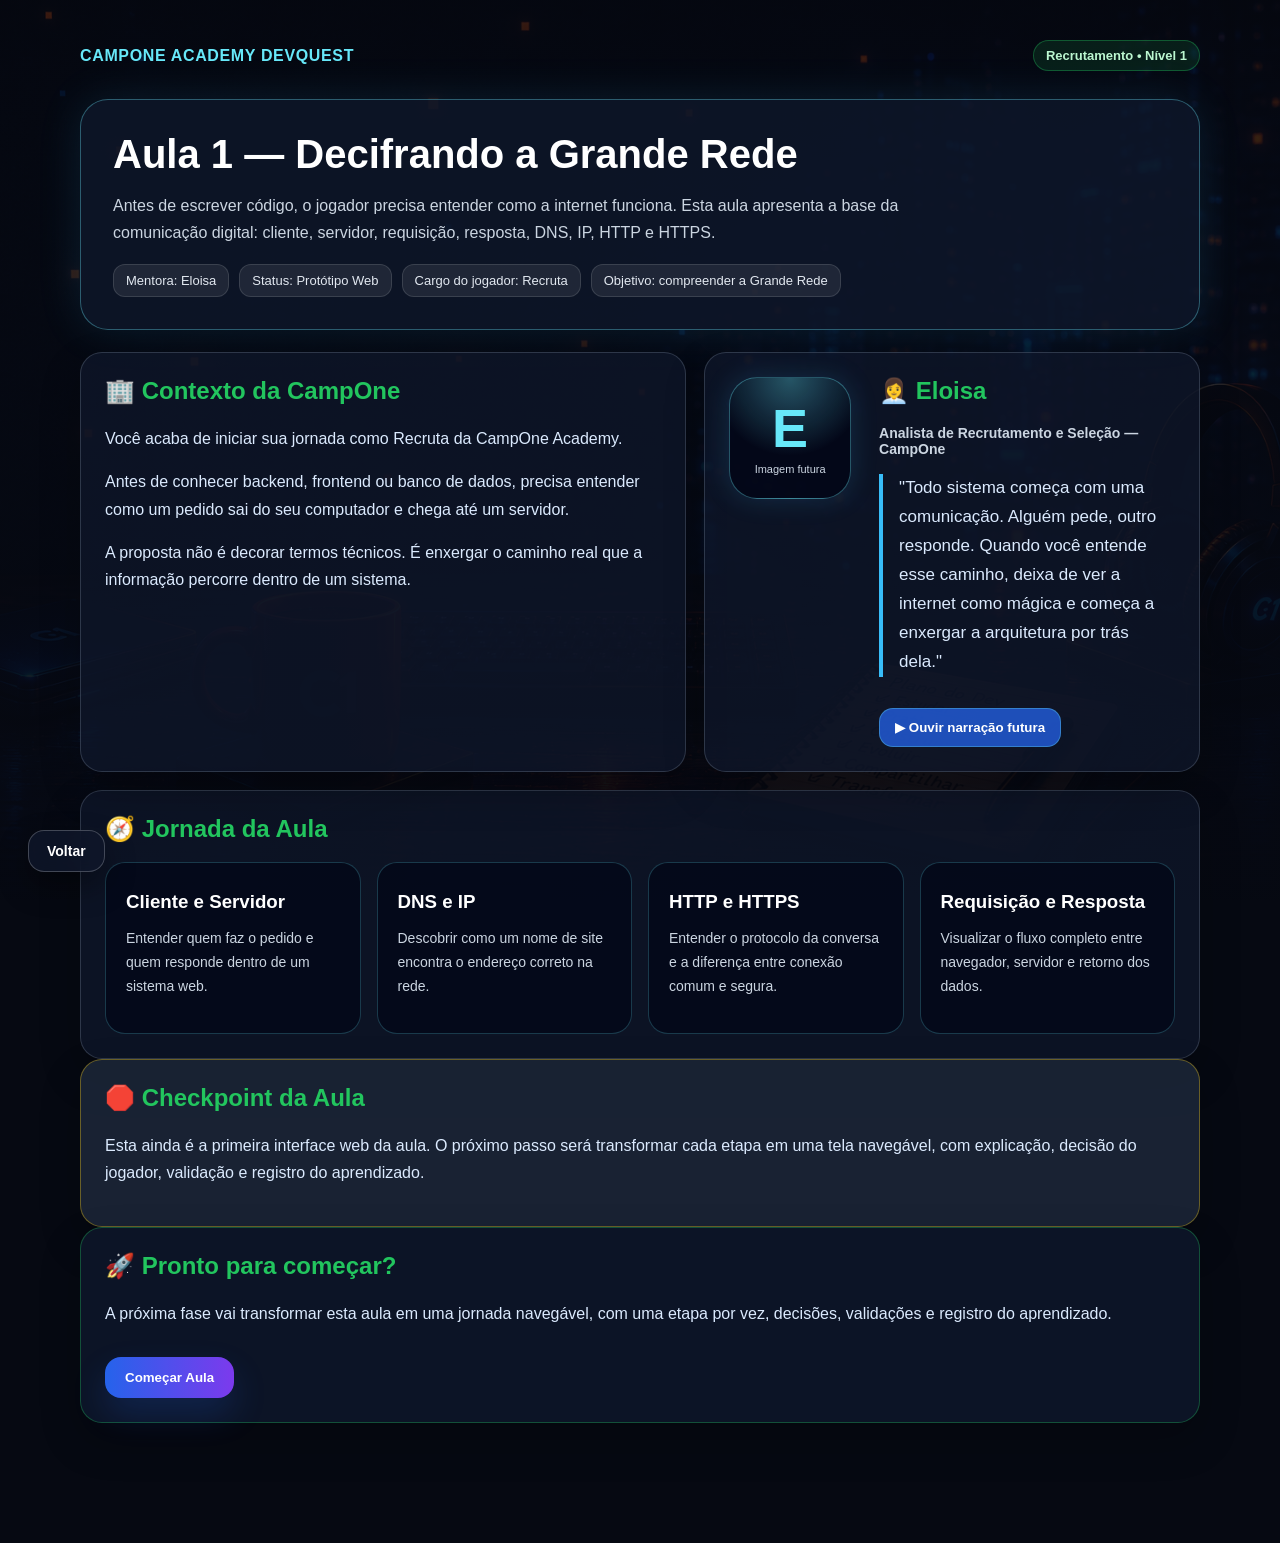
==== web/frontend/pages/aula-1.html @ a16aac99 "feat(web): adiciona navegacao entre partes da aula 1" ====
<!DOCTYPE html>
<html lang="pt-BR">
<head>
    <meta charset="UTF-8">
    <meta name="viewport" content="width=device-width, initial-scale=1.0">
    <title>Aula 1 — Decifrando a Grande Rede</title>
    <link rel="stylesheet" href="../styles/aula-1.css">
</head>

<body>
    <main class="page">
        <div class="container">
            <div class="topbar">
                <div class="brand">CAMPONE ACADEMY DEVQUEST</div>
                <div class="badge" id="aulaBadge">Recrutamento • Nível 1</div>
            </div>

            <section class="header">
                <h1 id="aulaTitulo">Carregando aula...</h1>
                <p id="aulaResumo">Preparando conteúdo.</p>

                <div class="meta" id="aulaMeta"></div>
            </section>

            <section class="grid">
                <article class="scene" id="aulaContexto"></article>
                <article class="scene" id="falaMentora"></article>
            </section>

            <section class="scene">
                <h2>🧭 Jornada da Aula</h2>
                <div class="steps" id="aulaEtapas"></div>
            </section>

            <section class="scene etapa-ativa hidden" id="etapaAtiva">
                <span class="etapa-label">Parte da aula</span>
                <h2 id="etapaAtivaTitulo"></h2>
                <p id="etapaAtivaDescricao"></p>

                <div class="etapa-actions">
                    <button id="botaoProximoEtapa" class="start-button" type="button" onclick="proximaEtapa()">
                        Próximo
                    </button>
                </div>
            </section>

            <section class="scene checkpoint">
                <h2 id="checkpointTitulo">Checkpoint</h2>
                <p id="checkpointTexto"></p>
            </section>
            <section class="scene start-panel">
                <h2>🚀 Pronto para começar?</h2>
                <p>
                    A próxima fase vai transformar esta aula em uma jornada navegável,
                    com uma etapa por vez, decisões, validações e registro do aprendizado.
                </p>
                <button class="start-button" type="button" onclick="iniciarAula()">
                    Começar Aula
                </button>
            </section>
        </div>

        <a class="botao-voltar-padrao" href="mapa.html">Voltar</a>
    </main>

    <script src="../js/aula-1.js"></script>
</body>
</html>
---- web/frontend/styles/aula-1.css ----
body {
            margin: 0;
            font-family: 'Segoe UI', Arial, sans-serif;
            background: #060912;
            color: #ffffff;
        }

        .page {
            min-height: 100vh;
            padding: 40px;
            background:
                linear-gradient(rgba(6, 9, 18, 0.78), rgba(6, 9, 18, 0.96)),
                url('../assets/background.png');
            background-size: cover;
            background-position: center;
            background-attachment: fixed;
        }

        .container {
            max-width: 1120px;
            margin: 0 auto;
            padding-bottom: 80px;
        }

        .topbar {
            display: flex;
            justify-content: space-between;
            align-items: center;
            margin-bottom: 28px;
            color: #cbd5e1;
        }

        .brand {
            font-weight: 800;
            color: #67e8f9;
            letter-spacing: 0.04em;
        }

        .badge {
            display: inline-block;
            padding: 7px 12px;
            border-radius: 999px;
            background: rgba(34, 197, 94, 0.12);
            border: 1px solid rgba(34, 197, 94, 0.35);
            color: #bbf7d0;
            font-size: 13px;
            font-weight: 700;
        }

        .header {
            padding: 32px;
            border: 1px solid rgba(103, 232, 249, 0.35);
            border-radius: 28px;
            background: rgba(15, 23, 42, 0.84);
            box-shadow: 0 0 45px rgba(56, 189, 248, 0.12);
            margin-bottom: 22px;
        }

        .header h1 {
            margin: 0 0 10px 0;
            font-size: 40px;
            line-height: 1.1;
        }

        .header p {
            color: #cbd5e1;
            line-height: 1.7;
            max-width: 850px;
        }

        .meta {
            display: flex;
            flex-wrap: wrap;
            gap: 10px;
            margin-top: 18px;
        }

        .meta span {
            padding: 8px 12px;
            border-radius: 12px;
            background: rgba(255,255,255,0.08);
            border: 1px solid rgba(255,255,255,0.12);
            color: #e2e8f0;
            font-size: 13px;
        }

        .grid {
            display: grid;
            grid-template-columns: 1.1fr 0.9fr;
            gap: 18px;
            margin-bottom: 18px;
        }

        .scene {
            padding: 24px;
            border: 1px solid rgba(148, 163, 184, 0.25);
            border-radius: 22px;
            background: rgba(15, 23, 42, 0.78);
            box-shadow: 0 18px 40px rgba(0,0,0,0.22);
        }

        .scene h2 {
            margin-top: 0;
            color: #22c55e;
        }

        .scene p {
            color: #dbeafe;
            line-height: 1.7;
        }

        .fala {
            border-left: 4px solid #38bdf8;
            padding-left: 16px;
            color: #e0f2fe;
            line-height: 1.8;
            font-size: 17px;
        }

        .steps {
            display: grid;
            grid-template-columns: repeat(auto-fit, minmax(230px, 1fr));
            gap: 16px;
            margin-top: 18px;
        }

        .step {
            padding: 20px;
            border-radius: 20px;
            background: rgba(2, 6, 23, 0.72);
            border: 1px solid rgba(103, 232, 249, 0.22);
        }

        .step small {
            color: #67e8f9;
            font-weight: 800;
        }

        .step h3 {
            margin: 8px 0;
        }

        .step p {
            color: #cbd5e1;
            font-size: 14px;
        }

        .checkpoint {
            border-color: rgba(250, 204, 21, 0.36);
            background: rgba(30, 41, 59, 0.82);
        }

        .botao-voltar-padrao {
            position: fixed;
            left: 28px;
            bottom: 28px;
            z-index: 20;
            display: inline-flex;
            align-items: center;
            justify-content: center;
            padding: 12px 18px;
            border-radius: 16px;
            color: #ffffff;
            text-decoration: none;
            font-weight: 700;
            font-size: 14px;
            background: rgba(15, 23, 42, 0.82);
            border: 1px solid rgba(255,255,255,0.22);
            box-shadow: 0 14px 30px rgba(0,0,0,0.35);
            backdrop-filter: blur(12px);
        }

        .botao-voltar-padrao:hover {
            background: rgba(37, 99, 235, 0.85);
            border-color: rgba(103, 232, 249, 0.55);
        }

        @media (max-width: 860px) {
            .grid {
                grid-template-columns: 1fr;
            }

            .header h1 {
                font-size: 32px;
            }

            .page {
                padding: 24px;
            }
        }


.personagem-card {
    display: grid;
    grid-template-columns: 130px 1fr;
    gap: 20px;
    align-items: start;
}

.personagem-avatar {
    width: 120px;
    height: 120px;
    border-radius: 28px;
    background:
        radial-gradient(circle at top, rgba(103, 232, 249, 0.35), transparent 58%),
        rgba(2, 6, 23, 0.82);
    border: 1px solid rgba(103, 232, 249, 0.35);
    display: flex;
    flex-direction: column;
    align-items: center;
    justify-content: center;
    color: #67e8f9;
    box-shadow: 0 0 28px rgba(56, 189, 248, 0.16);
}

.personagem-avatar span {
    font-size: 54px;
    font-weight: 900;
    line-height: 1;
}

.personagem-avatar small {
    margin-top: 8px;
    color: #cbd5e1;
    font-size: 11px;
}

.personagem-conteudo strong {
    display: block;
    color: #cbd5e1;
    margin-bottom: 14px;
    font-size: 14px;
}

.audio-futuro {
    margin-top: 14px;
    padding: 11px 15px;
    border-radius: 14px;
    background: rgba(37, 99, 235, 0.75);
    border: 1px solid rgba(103, 232, 249, 0.32);
    color: #ffffff;
    font-weight: 800;
    cursor: pointer;
}

.audio-futuro:hover {
    background: rgba(124, 58, 237, 0.82);
}

@media (max-width: 720px) {
    .personagem-card {
        grid-template-columns: 1fr;
    }
}


.start-panel {
    border-color: rgba(34, 197, 94, 0.34);
    background: rgba(15, 23, 42, 0.86);
}

.start-button {
    margin-top: 14px;
    padding: 13px 20px;
    border: 0;
    border-radius: 16px;
    color: #ffffff;
    font-weight: 900;
    cursor: pointer;
    background: linear-gradient(90deg, #2563eb, #7c3aed);
    box-shadow: 0 16px 34px rgba(37, 99, 235, 0.20);
}

.start-button:hover {
    filter: brightness(1.12);
}


.hidden {
    display: none;
}

.etapa-ativa {
    border-color: rgba(103, 232, 249, 0.42);
    background: rgba(2, 6, 23, 0.86);
}

.etapa-label {
    display: inline-block;
    margin-bottom: 8px;
    color: #67e8f9;
    font-size: 13px;
    font-weight: 900;
    text-transform: uppercase;
    letter-spacing: 0.08em;
}

.etapa-actions {
    margin-top: 18px;
}
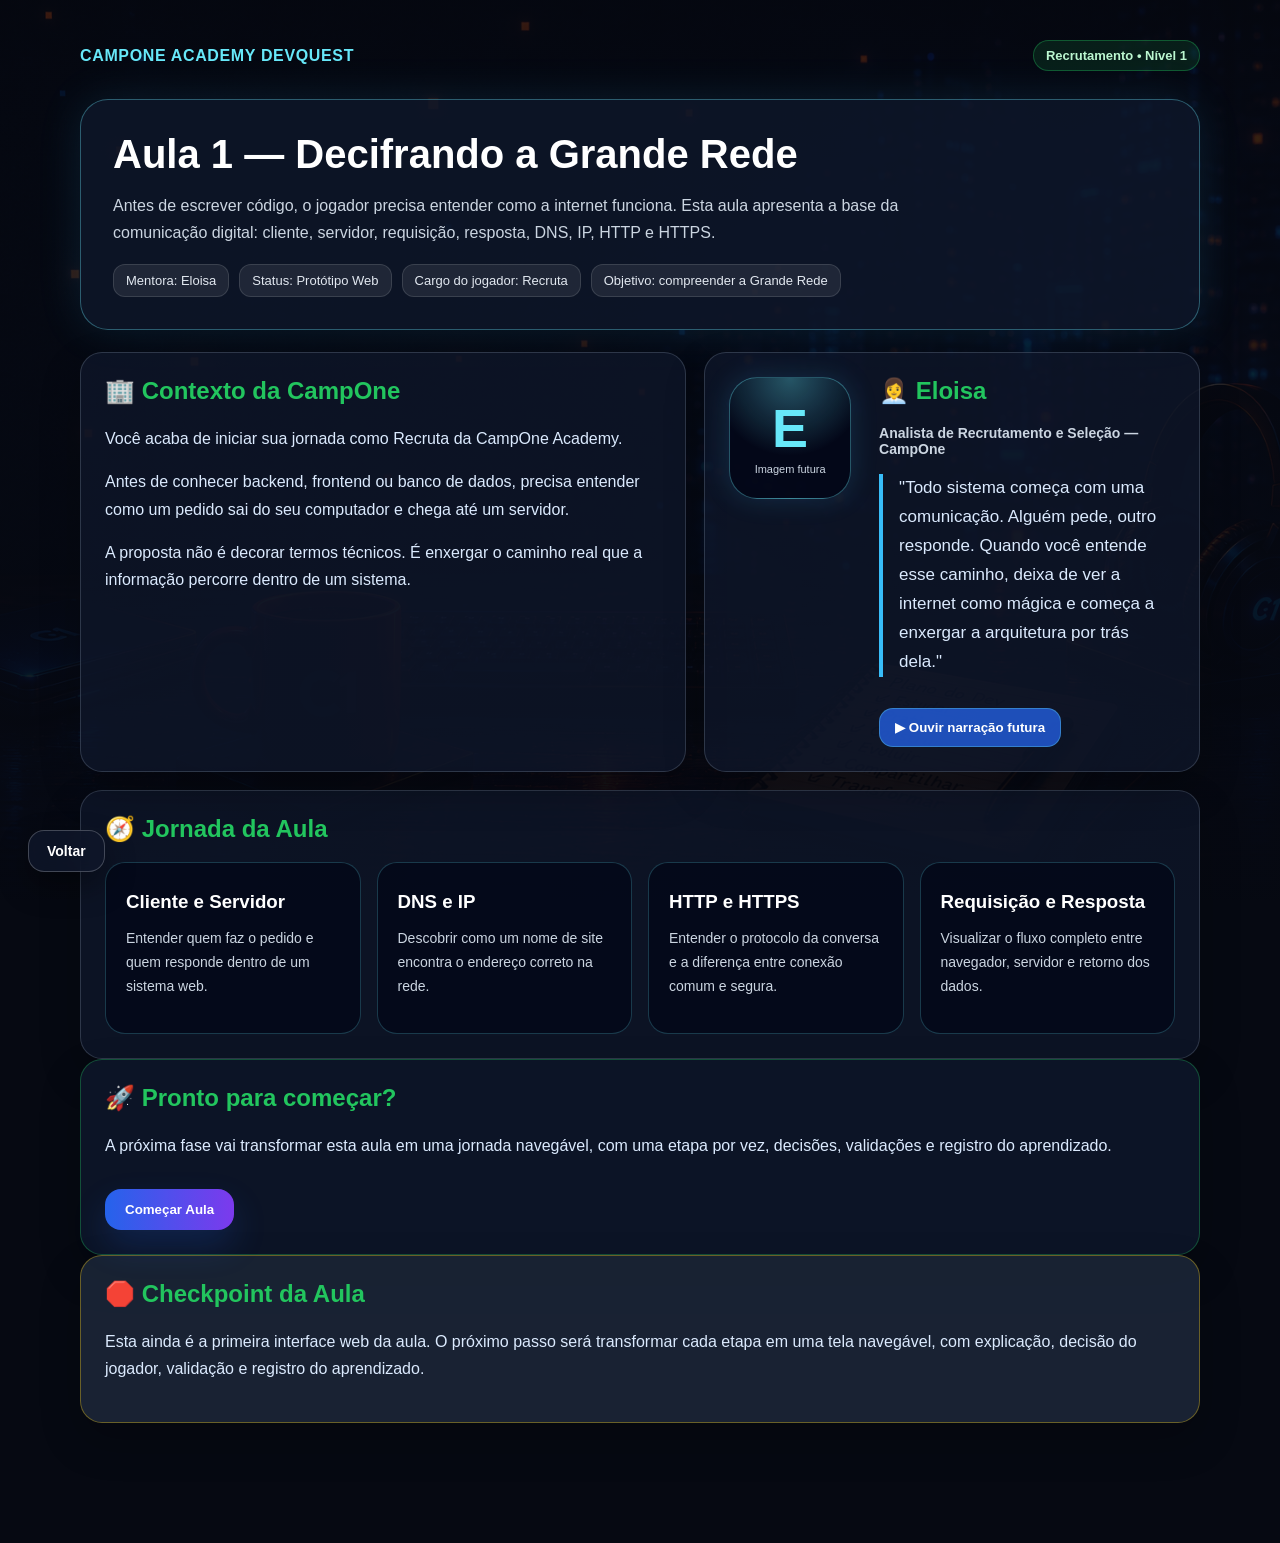
==== commit 58663138: "fix(web): reposiciona inicio da jornada da aula 1" ====
--- a/web/frontend/pages/aula-1.html
+++ b/web/frontend/pages/aula-1.html
@@ -32,12 +32,27 @@
                 <div class="steps" id="aulaEtapas"></div>
             </section>
 
+            <section class="scene start-panel" id="painelInicioAula">
+                <h2>🚀 Pronto para começar?</h2>
+                <p>
+                    A próxima fase vai transformar esta aula em uma jornada navegável,
+                    com uma etapa por vez, decisões, validações e registro do aprendizado.
+                </p>
+                <button class="start-button" type="button" onclick="iniciarAula()">
+                    Começar Aula
+                </button>
+            </section>
+
             <section class="scene etapa-ativa hidden" id="etapaAtiva">
-                <span class="etapa-label">Parte da aula</span>
+                <span class="etapa-label" id="etapaIndicador">Parte da aula</span>
                 <h2 id="etapaAtivaTitulo"></h2>
                 <p id="etapaAtivaDescricao"></p>
 
                 <div class="etapa-actions">
+                    <button id="botaoAnteriorEtapa" class="secondary-button" type="button" onclick="etapaAnterior()">
+                        Anterior
+                    </button>
+
                     <button id="botaoProximoEtapa" class="start-button" type="button" onclick="proximaEtapa()">
                         Próximo
                     </button>
@@ -48,16 +63,6 @@
                 <h2 id="checkpointTitulo">Checkpoint</h2>
                 <p id="checkpointTexto"></p>
             </section>
-            <section class="scene start-panel">
-                <h2>🚀 Pronto para começar?</h2>
-                <p>
-                    A próxima fase vai transformar esta aula em uma jornada navegável,
-                    com uma etapa por vez, decisões, validações e registro do aprendizado.
-                </p>
-                <button class="start-button" type="button" onclick="iniciarAula()">
-                    Começar Aula
-                </button>
-            </section>
         </div>
 
         <a class="botao-voltar-padrao" href="mapa.html">Voltar</a>
--- a/web/frontend/styles/aula-1.css
+++ b/web/frontend/styles/aula-1.css
@@ -298,3 +298,30 @@
 .etapa-actions {
     margin-top: 18px;
 }
+
+
+.secondary-button {
+    margin-top: 14px;
+    padding: 13px 20px;
+    border-radius: 16px;
+    color: #ffffff;
+    font-weight: 900;
+    cursor: pointer;
+    background: rgba(255,255,255,0.08);
+    border: 1px solid rgba(255,255,255,0.18);
+}
+
+.secondary-button:hover:not(:disabled) {
+    background: rgba(255,255,255,0.16);
+}
+
+.secondary-button:disabled {
+    opacity: 0.35;
+    cursor: not-allowed;
+}
+
+.etapa-actions {
+    display: flex;
+    gap: 12px;
+    flex-wrap: wrap;
+}
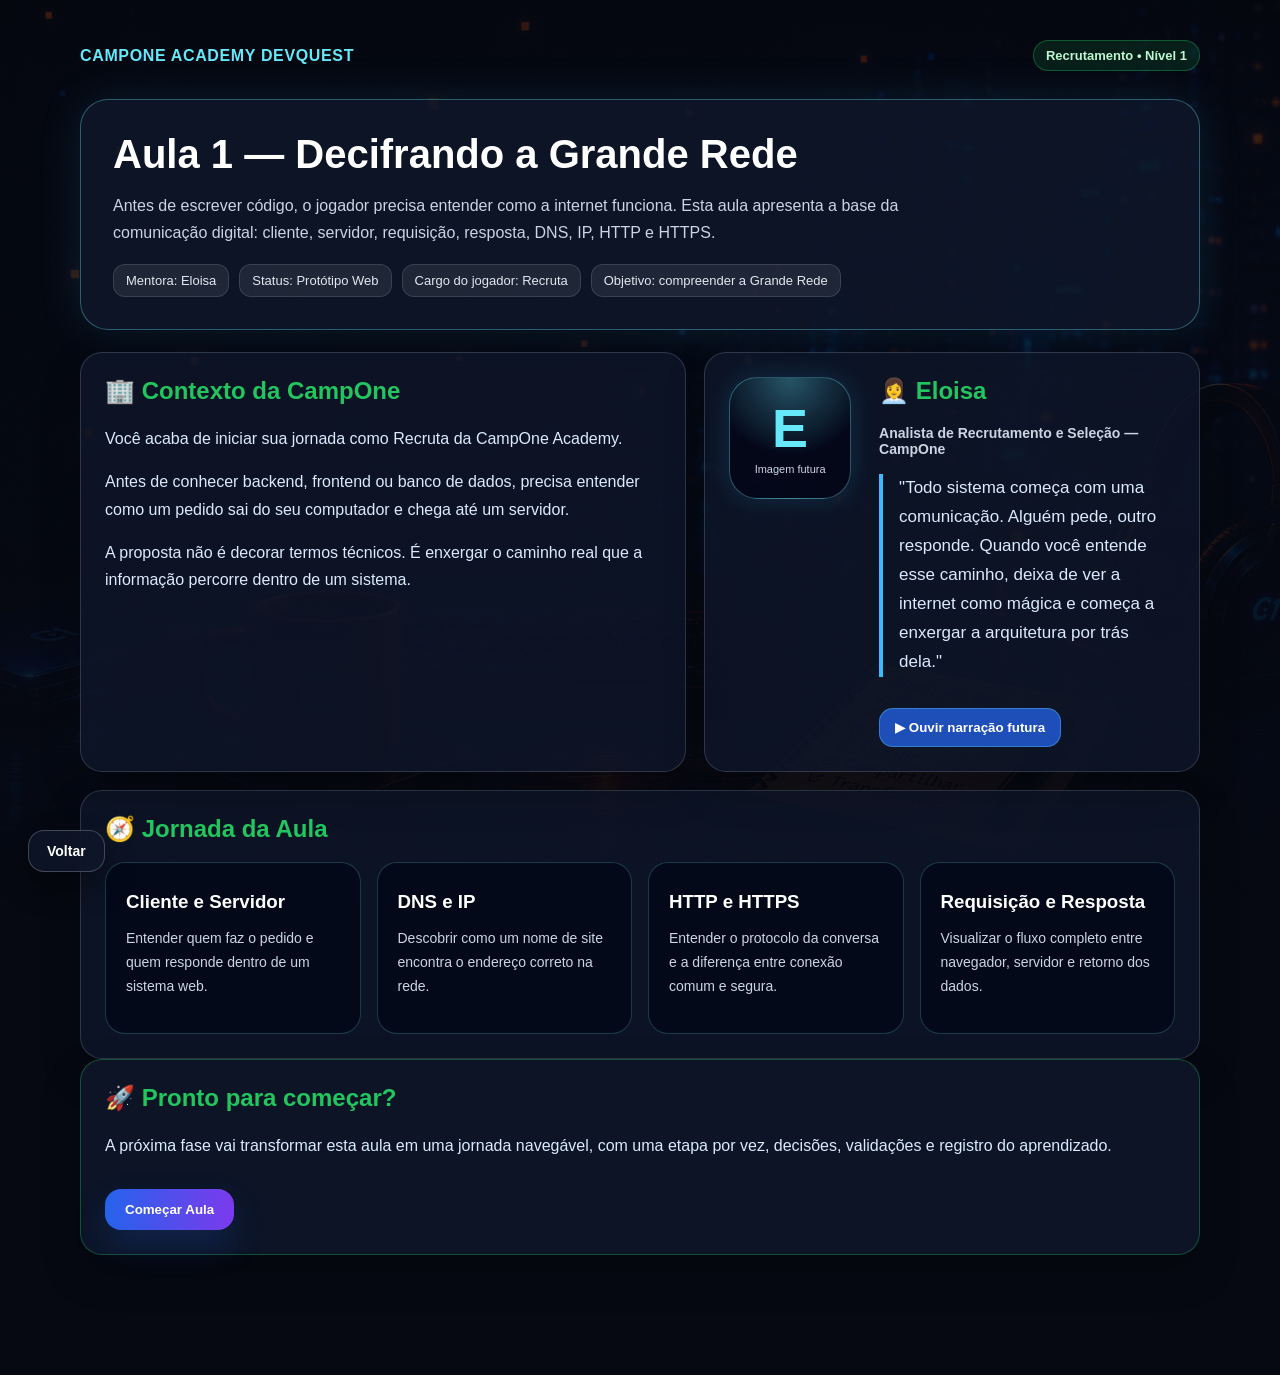
==== commit 56067310: "feat(web): adiciona checkpoint funcional na aula 1" ====
--- a/web/frontend/pages/aula-1.html
+++ b/web/frontend/pages/aula-1.html
@@ -59,9 +59,13 @@
                 </div>
             </section>
 
-            <section class="scene checkpoint">
+            <section class="scene checkpoint hidden" id="checkpointAula">
                 <h2 id="checkpointTitulo">Checkpoint</h2>
                 <p id="checkpointTexto"></p>
+
+                <div class="checkpoint-question" id="checkpointPergunta"></div>
+                <div class="checkpoint-options" id="checkpointOpcoes"></div>
+                <div class="checkpoint-feedback" id="checkpointFeedback"></div>
             </section>
         </div>
 
--- a/web/frontend/styles/aula-1.css
+++ b/web/frontend/styles/aula-1.css
@@ -325,3 +325,54 @@
     gap: 12px;
     flex-wrap: wrap;
 }
+
+
+.checkpoint-question {
+    margin-top: 18px;
+    font-size: 18px;
+    font-weight: 800;
+    color: #e0f2fe;
+}
+
+.checkpoint-options {
+    display: grid;
+    gap: 12px;
+    margin-top: 16px;
+}
+
+.checkpoint-option {
+    text-align: left;
+    padding: 14px 16px;
+    border-radius: 16px;
+    background: rgba(2, 6, 23, 0.72);
+    border: 1px solid rgba(148, 163, 184, 0.24);
+    color: #ffffff;
+    cursor: pointer;
+    font-weight: 700;
+}
+
+.checkpoint-option:hover {
+    border-color: rgba(103, 232, 249, 0.52);
+    background: rgba(15, 23, 42, 0.92);
+}
+
+.checkpoint-feedback {
+    margin-top: 16px;
+    padding: 14px 16px;
+    border-radius: 16px;
+    display: none;
+}
+
+.checkpoint-feedback.correto {
+    display: block;
+    color: #bbf7d0;
+    background: rgba(22, 101, 52, 0.28);
+    border: 1px solid rgba(34, 197, 94, 0.36);
+}
+
+.checkpoint-feedback.incorreto {
+    display: block;
+    color: #fecaca;
+    background: rgba(127, 29, 29, 0.28);
+    border: 1px solid rgba(248, 113, 113, 0.36);
+}
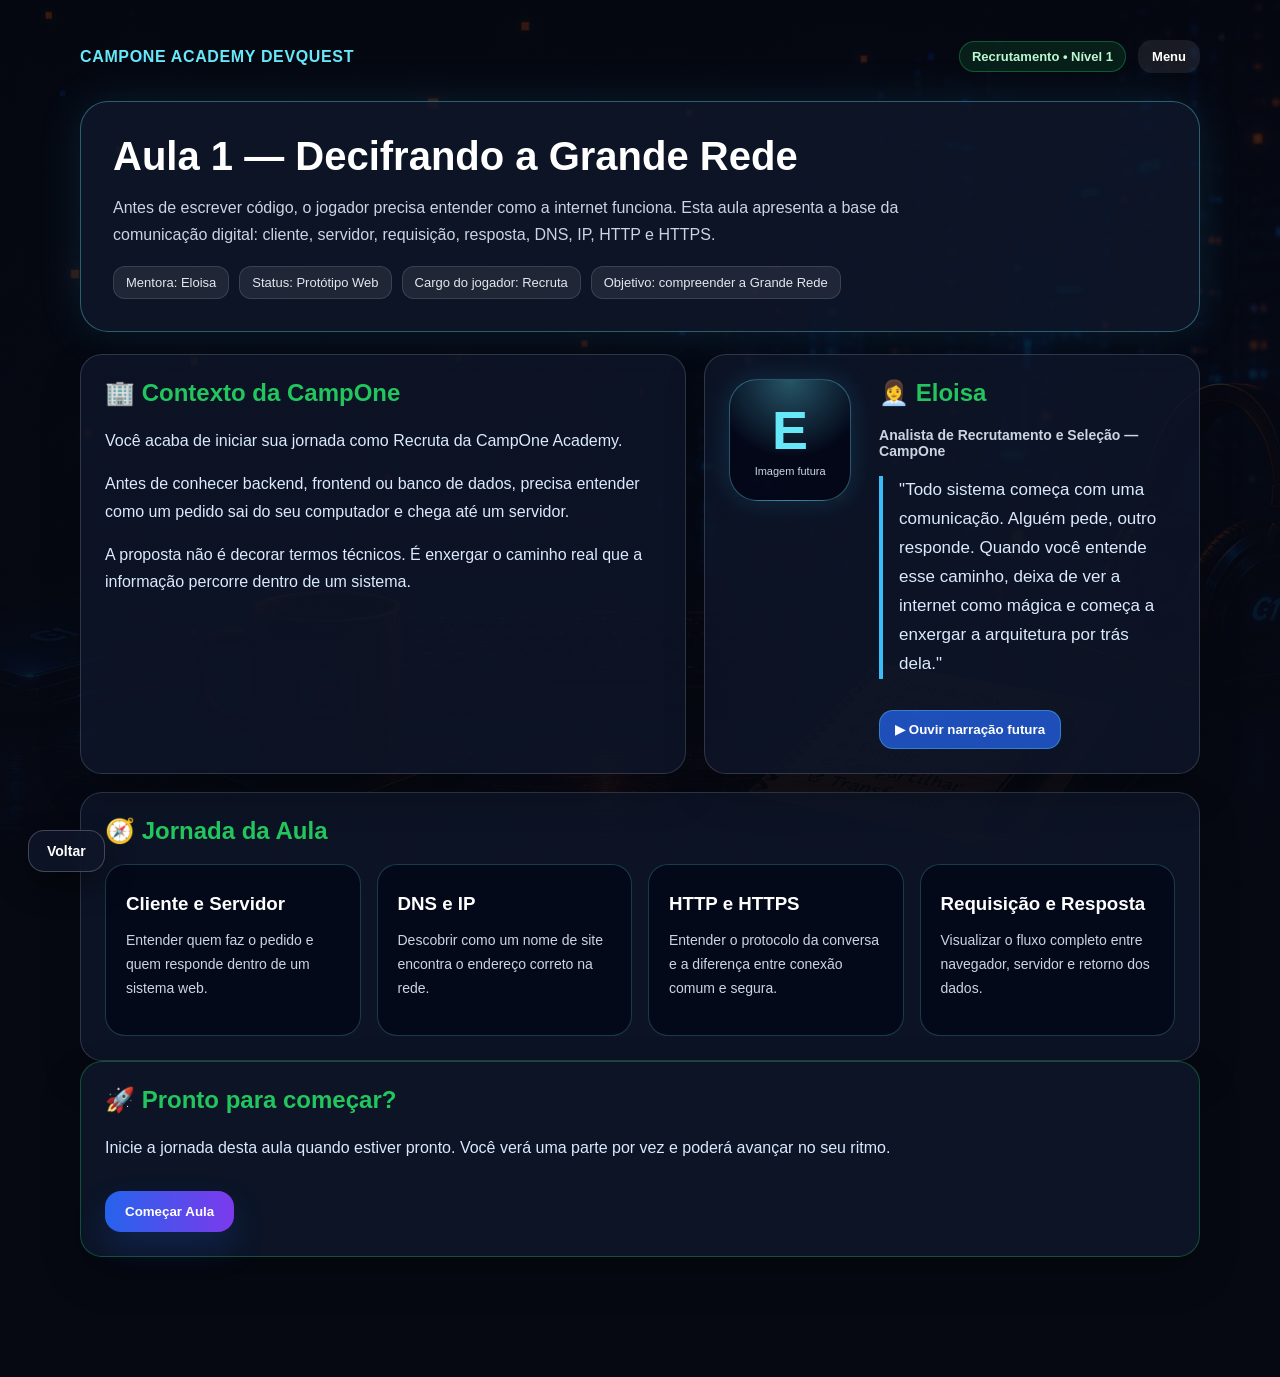
==== commit 5f896c5d: "fix(web): restaura fluxo completo da aula 1" ====
--- a/web/frontend/pages/aula-1.html
+++ b/web/frontend/pages/aula-1.html
@@ -12,7 +12,11 @@
         <div class="container">
             <div class="topbar">
                 <div class="brand">CAMPONE ACADEMY DEVQUEST</div>
-                <div class="badge" id="aulaBadge">Recrutamento • Nível 1</div>
+
+                <div class="top-actions">
+                    <div class="badge" id="aulaBadge">Recrutamento • Nível 1</div>
+                    <button class="menu-button" type="button" onclick="abrirMenuAula()">Menu</button>
+                </div>
             </div>
 
             <section class="header">
@@ -35,30 +39,13 @@
             <section class="scene start-panel" id="painelInicioAula">
                 <h2>🚀 Pronto para começar?</h2>
                 <p>
-                    A próxima fase vai transformar esta aula em uma jornada navegável,
-                    com uma etapa por vez, decisões, validações e registro do aprendizado.
+                    Inicie a jornada desta aula quando estiver pronto.
+                    Você verá uma parte por vez e poderá avançar no seu ritmo.
                 </p>
                 <button class="start-button" type="button" onclick="iniciarAula()">
                     Começar Aula
                 </button>
-            </section>
-
-            <section class="scene etapa-ativa hidden" id="etapaAtiva">
-                <span class="etapa-label" id="etapaIndicador">Parte da aula</span>
-                <h2 id="etapaAtivaTitulo"></h2>
-                <p id="etapaAtivaDescricao"></p>
-
-                <div class="etapa-actions">
-                    <button id="botaoAnteriorEtapa" class="secondary-button" type="button" onclick="etapaAnterior()">
-                        Anterior
-                    </button>
-
-                    <button id="botaoProximoEtapa" class="start-button" type="button" onclick="proximaEtapa()">
-                        Próximo
-                    </button>
-                </div>
-            </section>
-
+</div>
             <section class="scene checkpoint hidden" id="checkpointAula">
                 <h2 id="checkpointTitulo">Checkpoint</h2>
                 <p id="checkpointTexto"></p>
@@ -66,7 +53,29 @@
                 <div class="checkpoint-question" id="checkpointPergunta"></div>
                 <div class="checkpoint-options" id="checkpointOpcoes"></div>
                 <div class="checkpoint-feedback" id="checkpointFeedback"></div>
+
+                <div class="conclusao-aula hidden" id="conclusaoAula">
+                    <p>Aula 1 concluída. Seu progresso foi registrado neste protótipo.</p>
+                    <a class="finish-button" href="mapa.html">Finalizar Aula</a>
+                </div>
             </section>
+
+        </div>
+
+        <div class="menu-aula-overlay hidden" id="menuAulaOverlay">
+            <div class="menu-aula-modal">
+                <div class="menu-aula-header">
+                    <h2>Menu da Aula</h2>
+                    <button type="button" class="menu-aula-fechar" onclick="fecharMenuAula()">×</button>
+                </div>
+
+                <div class="menu-aula-actions">
+                    <button type="button" onclick="fecharMenuAula()">Continuar Aula</button>
+                    <button type="button" onclick="salvarProgressoManual()">Salvar Progresso</button>
+                    <a href="mapa.html">Mapa da Academy</a>
+                    <a href="../index.html">Tela de Login</a>
+                </div>
+            </div>
         </div>
 
         <a class="botao-voltar-padrao" href="mapa.html">Voltar</a>
--- a/web/frontend/styles/aula-1.css
+++ b/web/frontend/styles/aula-1.css
@@ -376,3 +376,157 @@
     background: rgba(127, 29, 29, 0.28);
     border: 1px solid rgba(248, 113, 113, 0.36);
 }
+
+
+.conclusao-aula {
+    margin-top: 18px;
+    padding: 16px;
+    border-radius: 18px;
+    background: rgba(22, 101, 52, 0.24);
+    border: 1px solid rgba(34, 197, 94, 0.36);
+}
+
+.conclusao-aula p {
+    margin: 0 0 14px 0;
+    color: #bbf7d0;
+    font-weight: 700;
+}
+
+.finish-button {
+    display: inline-block;
+    padding: 12px 18px;
+    border-radius: 16px;
+    text-decoration: none;
+    color: #ffffff;
+    font-weight: 900;
+    background: linear-gradient(90deg, #16a34a, #2563eb);
+}
+
+
+.top-actions {
+    display: flex;
+    align-items: center;
+    gap: 12px;
+}
+
+.menu-button {
+    display: inline-flex;
+    align-items: center;
+    justify-content: center;
+    padding: 9px 14px;
+    border-radius: 14px;
+    color: #ffffff;
+    text-decoration: none;
+    font-weight: 800;
+    font-size: 13px;
+    background: rgba(255,255,255,0.08);
+    border: 1px solid rgba(255,255,255,0.18);
+}
+
+.menu-button:hover {
+    background: rgba(37, 99, 235, 0.85);
+    border-color: rgba(103, 232, 249, 0.55);
+}
+
+
+.menu-button {
+    border: 0;
+    cursor: pointer;
+}
+
+.menu-aula-overlay {
+    position: fixed;
+    inset: 0;
+    z-index: 50;
+    display: flex;
+    align-items: center;
+    justify-content: center;
+    padding: 24px;
+    background: rgba(2, 6, 23, 0.72);
+    backdrop-filter: blur(10px);
+}
+
+.menu-aula-modal {
+    width: min(460px, 100%);
+    padding: 24px;
+    border-radius: 24px;
+    background: rgba(15, 23, 42, 0.96);
+    border: 1px solid rgba(103, 232, 249, 0.35);
+    box-shadow: 0 24px 60px rgba(0,0,0,0.45);
+}
+
+.menu-aula-header {
+    display: flex;
+    align-items: center;
+    justify-content: space-between;
+    gap: 16px;
+    margin-bottom: 12px;
+}
+
+.menu-aula-header h2 {
+    margin: 0;
+    color: #22c55e;
+}
+
+.menu-aula-fechar {
+    width: 36px;
+    height: 36px;
+    border: 0;
+    border-radius: 999px;
+    cursor: pointer;
+    color: #ffffff;
+    background: rgba(255,255,255,0.10);
+    font-size: 22px;
+    line-height: 1;
+}
+
+.menu-aula-modal p {
+    color: #cbd5e1;
+    line-height: 1.6;
+}
+
+.menu-aula-actions {
+    display: grid;
+    gap: 12px;
+    margin-top: 18px;
+}
+
+.menu-aula-actions button,
+.menu-aula-actions a {
+    width: 100%;
+    min-height: 44px;
+    box-sizing: border-box;
+    display: flex;
+    align-items: center;
+    justify-content: center;
+    padding: 0 16px;
+    border-radius: 14px;
+    color: #ffffff;
+    text-decoration: none;
+    font-family: inherit;
+    font-size: 14px;
+    line-height: 1;
+    font-weight: 900;
+    border: 1px solid rgba(255,255,255,0.16);
+    background: rgba(37, 99, 235, 0.72);
+    cursor: pointer;
+    appearance: none;
+    -webkit-appearance: none;
+}
+
+.menu-aula-actions button:hover,
+.menu-aula-actions a:hover {
+    background: rgba(124, 58, 237, 0.82);
+}
+
+.menu-aula-actions button:focus,
+.menu-aula-actions a:focus {
+    outline: 2px solid rgba(103, 232, 249, 0.65);
+    outline-offset: 2px;
+}
+
+
+
+.menu-aula-overlay.hidden {
+    display: none;
+}
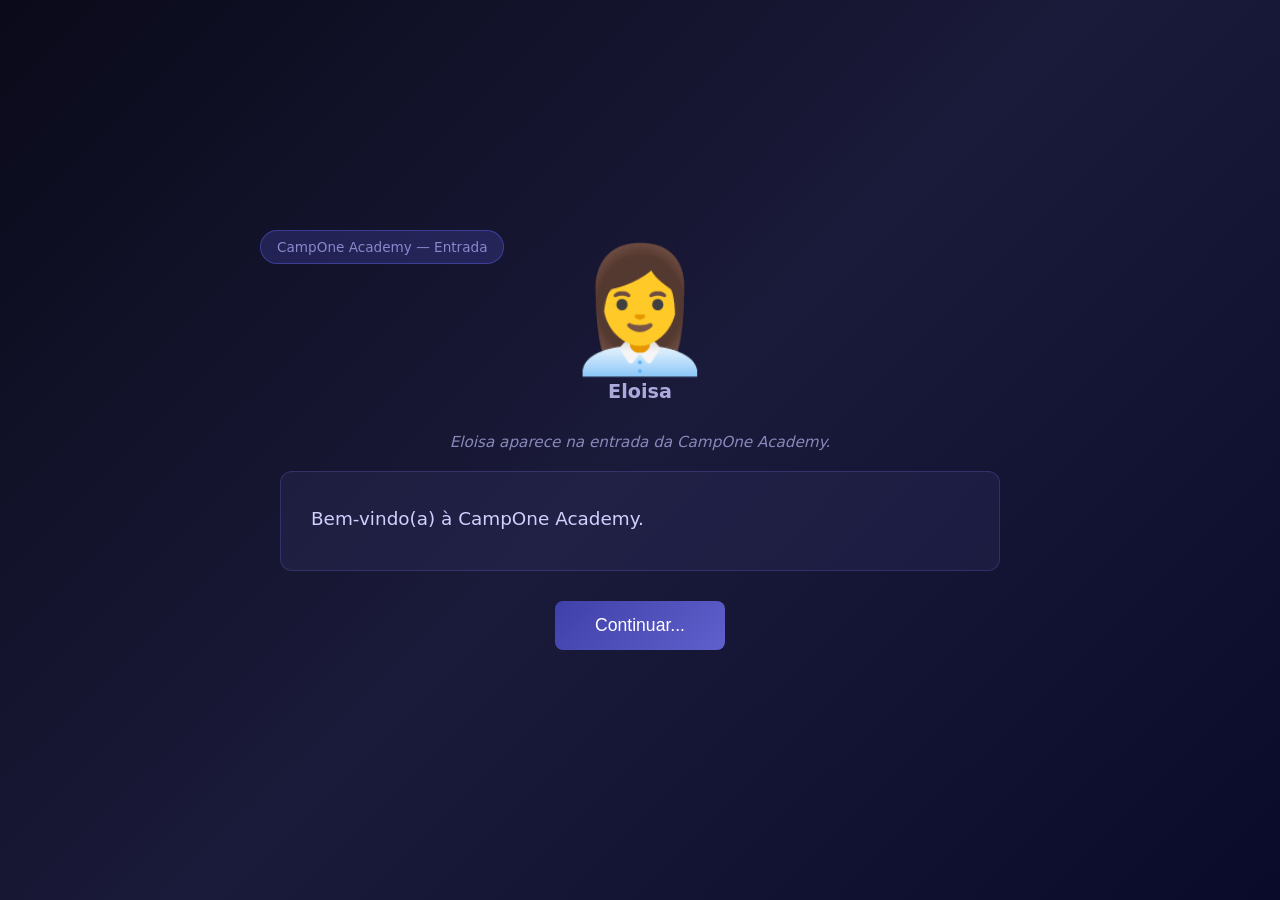
==== commit 6abff886: "chore: limpeza do workspace — teste de avatar removido Teste exploratório do componente Avatar (Eloi" ====
--- a/web/frontend/pages/aula-1.html
+++ b/web/frontend/pages/aula-1.html
@@ -3,84 +3,25 @@
 <head>
     <meta charset="UTF-8">
     <meta name="viewport" content="width=device-width, initial-scale=1.0">
-    <title>Aula 1 — Decifrando a Grande Rede</title>
-    <link rel="stylesheet" href="../styles/aula-1.css">
+    <title>CampOne Academy — Aula 1</title>
+    <link rel="stylesheet" href="../styles/aula-1-narrativo.css">
 </head>
-
 <body>
-    <main class="page">
-        <div class="container">
-            <div class="topbar">
-                <div class="brand">CAMPONE ACADEMY DEVQUEST</div>
-
-                <div class="top-actions">
-                    <div class="badge" id="aulaBadge">Recrutamento • Nível 1</div>
-                    <button class="menu-button" type="button" onclick="abrirMenuAula()">Menu</button>
-                </div>
-            </div>
-
-            <section class="header">
-                <h1 id="aulaTitulo">Carregando aula...</h1>
-                <p id="aulaResumo">Preparando conteúdo.</p>
-
-                <div class="meta" id="aulaMeta"></div>
-            </section>
-
-            <section class="grid">
-                <article class="scene" id="aulaContexto"></article>
-                <article class="scene" id="falaMentora"></article>
-            </section>
-
-            <section class="scene">
-                <h2>🧭 Jornada da Aula</h2>
-                <div class="steps" id="aulaEtapas"></div>
-            </section>
-
-            <section class="scene start-panel" id="painelInicioAula">
-                <h2>🚀 Pronto para começar?</h2>
-                <p>
-                    Inicie a jornada desta aula quando estiver pronto.
-                    Você verá uma parte por vez e poderá avançar no seu ritmo.
-                </p>
-                <button class="start-button" type="button" onclick="iniciarAula()">
-                    Começar Aula
-                </button>
-</div>
-            <section class="scene checkpoint hidden" id="checkpointAula">
-                <h2 id="checkpointTitulo">Checkpoint</h2>
-                <p id="checkpointTexto"></p>
-
-                <div class="checkpoint-question" id="checkpointPergunta"></div>
-                <div class="checkpoint-options" id="checkpointOpcoes"></div>
-                <div class="checkpoint-feedback" id="checkpointFeedback"></div>
-
-                <div class="conclusao-aula hidden" id="conclusaoAula">
-                    <p>Aula 1 concluída. Seu progresso foi registrado neste protótipo.</p>
-                    <a class="finish-button" href="mapa.html">Finalizar Aula</a>
-                </div>
-            </section>
-
+    <div class="cena-container">
+        <div class="local-badge" id="localBadge"></div>
+        <div class="personagem-area">
+            <div class="personagem-emoji" id="personagemEmoji"></div>
+            <div class="personagem-nome" id="personagemNome"></div>
         </div>
-
-        <div class="menu-aula-overlay hidden" id="menuAulaOverlay">
-            <div class="menu-aula-modal">
-                <div class="menu-aula-header">
-                    <h2>Menu da Aula</h2>
-                    <button type="button" class="menu-aula-fechar" onclick="fecharMenuAula()">×</button>
-                </div>
-
-                <div class="menu-aula-actions">
-                    <button type="button" onclick="fecharMenuAula()">Continuar Aula</button>
-                    <button type="button" onclick="salvarProgressoManual()">Salvar Progresso</button>
-                    <a href="mapa.html">Mapa da Academy</a>
-                    <a href="../index.html">Tela de Login</a>
-                </div>
-            </div>
+        <div class="acao-texto" id="acaoTexto"></div>
+        <div class="fala-container">
+            <div class="fala-texto" id="falaTexto"></div>
         </div>
-
-        <a class="botao-voltar-padrao" href="mapa.html">Voltar</a>
-    </main>
-
-    <script src="../js/aula-1.js"></script>
+        <div class="opcoes-container hidden" id="opcoesContainer"></div>
+        <div class="botoes-acao">
+            <button class="btn-proximo" id="btnProximo" onclick="proximaCena()">Próximo ▶</button>
+        </div>
+    </div>
+    <script src="../js/aula-1-narrativo.js"></script>
 </body>
 </html>
--- a/web/frontend/styles/aula-1-narrativo.css
+++ b/web/frontend/styles/aula-1-narrativo.css
@@ -0,0 +1,182 @@
+* {
+    margin: 0;
+    padding: 0;
+    box-sizing: border-box;
+}
+
+body {
+    background: linear-gradient(135deg, #0a0a1a 0%, #1a1a3a 50%, #0a0a2a 100%);
+    color: #e0e0ff;
+    font-family: 'Segoe UI', system-ui, sans-serif;
+    min-height: 100vh;
+    display: flex;
+    justify-content: center;
+    align-items: center;
+}
+
+.cena-container {
+    max-width: 800px;
+    width: 90%;
+    padding: 40px;
+    position: relative;
+}
+
+.local-badge {
+    position: absolute;
+    top: 20px;
+    left: 20px;
+    background: rgba(100, 100, 255, 0.2);
+    border: 1px solid rgba(100, 100, 255, 0.4);
+    padding: 8px 16px;
+    border-radius: 20px;
+    font-size: 0.85rem;
+    color: #8888cc;
+}
+
+.personagem-area {
+    text-align: center;
+    margin-bottom: 30px;
+}
+
+.personagem-emoji {
+    font-size: 120px;
+    line-height: 1;
+    margin-bottom: 10px;
+    animation: float 3s ease-in-out infinite;
+}
+
+@keyframes float {
+    0%, 100% { transform: translateY(0); }
+    50% { transform: translateY(-10px); }
+}
+
+.personagem-nome {
+    font-size: 1.2rem;
+    color: #aaaadd;
+    font-weight: 600;
+}
+
+.acao-texto {
+    text-align: center;
+    font-style: italic;
+    color: #8888bb;
+    margin-bottom: 20px;
+    font-size: 0.95rem;
+}
+
+.fala-container {
+    background: rgba(50, 50, 100, 0.3);
+    border: 1px solid rgba(100, 100, 200, 0.3);
+    border-radius: 12px;
+    padding: 30px;
+    margin-bottom: 30px;
+    min-height: 100px;
+}
+
+.fala-texto {
+    font-size: 1.15rem;
+    line-height: 1.8;
+    color: #d0d0ff;
+}
+
+.opcoes-container {
+    display: flex;
+    flex-direction: column;
+    gap: 12px;
+    margin-bottom: 30px;
+}
+
+.opcao-btn {
+    background: rgba(80, 80, 180, 0.2);
+    border: 1px solid rgba(100, 100, 200, 0.4);
+    border-radius: 8px;
+    padding: 16px 20px;
+    color: #c0c0ff;
+    font-size: 1rem;
+    cursor: pointer;
+    transition: all 0.3s;
+    text-align: left;
+}
+
+.opcao-btn:hover {
+    background: rgba(100, 100, 200, 0.4);
+    border-color: rgba(120, 120, 255, 0.6);
+    transform: translateX(5px);
+}
+
+.opcao-btn.correta {
+    background: rgba(50, 180, 50, 0.2);
+    border-color: rgba(50, 180, 50, 0.5);
+}
+
+.opcao-btn.errada {
+    background: rgba(180, 50, 50, 0.2);
+    border-color: rgba(180, 50, 50, 0.5);
+}
+
+.botoes-acao {
+    text-align: center;
+}
+
+.btn-proximo {
+    background: linear-gradient(135deg, #4040aa, #6060cc);
+    border: none;
+    border-radius: 8px;
+    padding: 14px 40px;
+    color: white;
+    font-size: 1.1rem;
+    cursor: pointer;
+    transition: all 0.3s;
+}
+
+.btn-proximo:hover {
+    background: linear-gradient(135deg, #5050bb, #7070dd);
+    transform: scale(1.05);
+}
+
+.hidden {
+    display: none;
+}
+
+.fade-in {
+    animation: fadeIn 0.5s ease-in;
+}
+
+@keyframes fadeIn {
+    from { opacity: 0; transform: translateY(10px); }
+    to { opacity: 1; transform: translateY(0); }
+}
+
+.feedback-area {
+    padding: 20px;
+    background: rgba(60, 60, 120, 0.3);
+    border-radius: 8px;
+    margin-top: 10px;
+}
+
+.feedback-acao {
+    color: #aaaacc;
+    font-style: italic;
+    margin-bottom: 10px;
+}
+
+.feedback-fala {
+    color: #d0d0ff;
+    margin-bottom: 8px;
+}
+
+.btn-tentar {
+    background: rgba(180, 150, 50, 0.3);
+    border: 1px solid rgba(200, 170, 60, 0.5);
+    border-radius: 8px;
+    padding: 12px 24px;
+    color: #ffdd88;
+    font-size: 1rem;
+    cursor: pointer;
+    margin-top: 15px;
+    transition: all 0.3s;
+}
+
+.btn-tentar:hover {
+    background: rgba(200, 170, 60, 0.4);
+}
